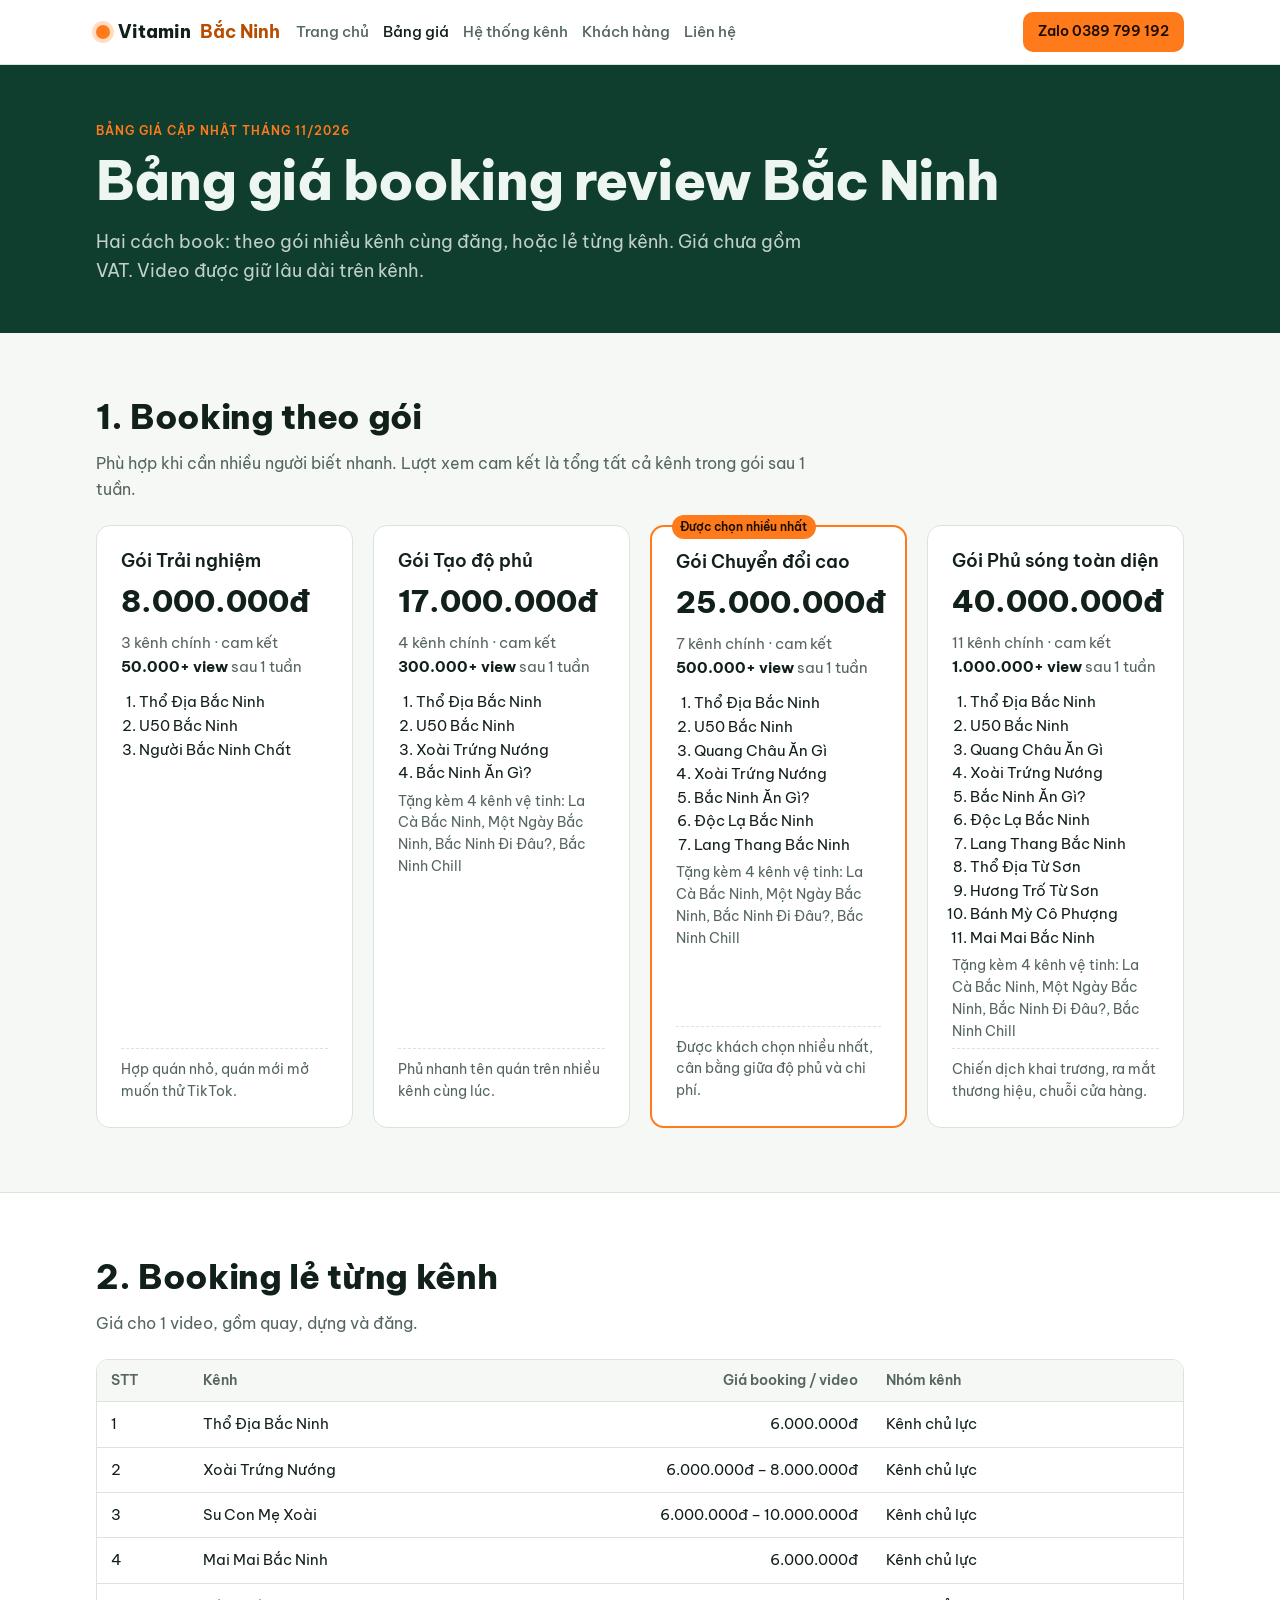
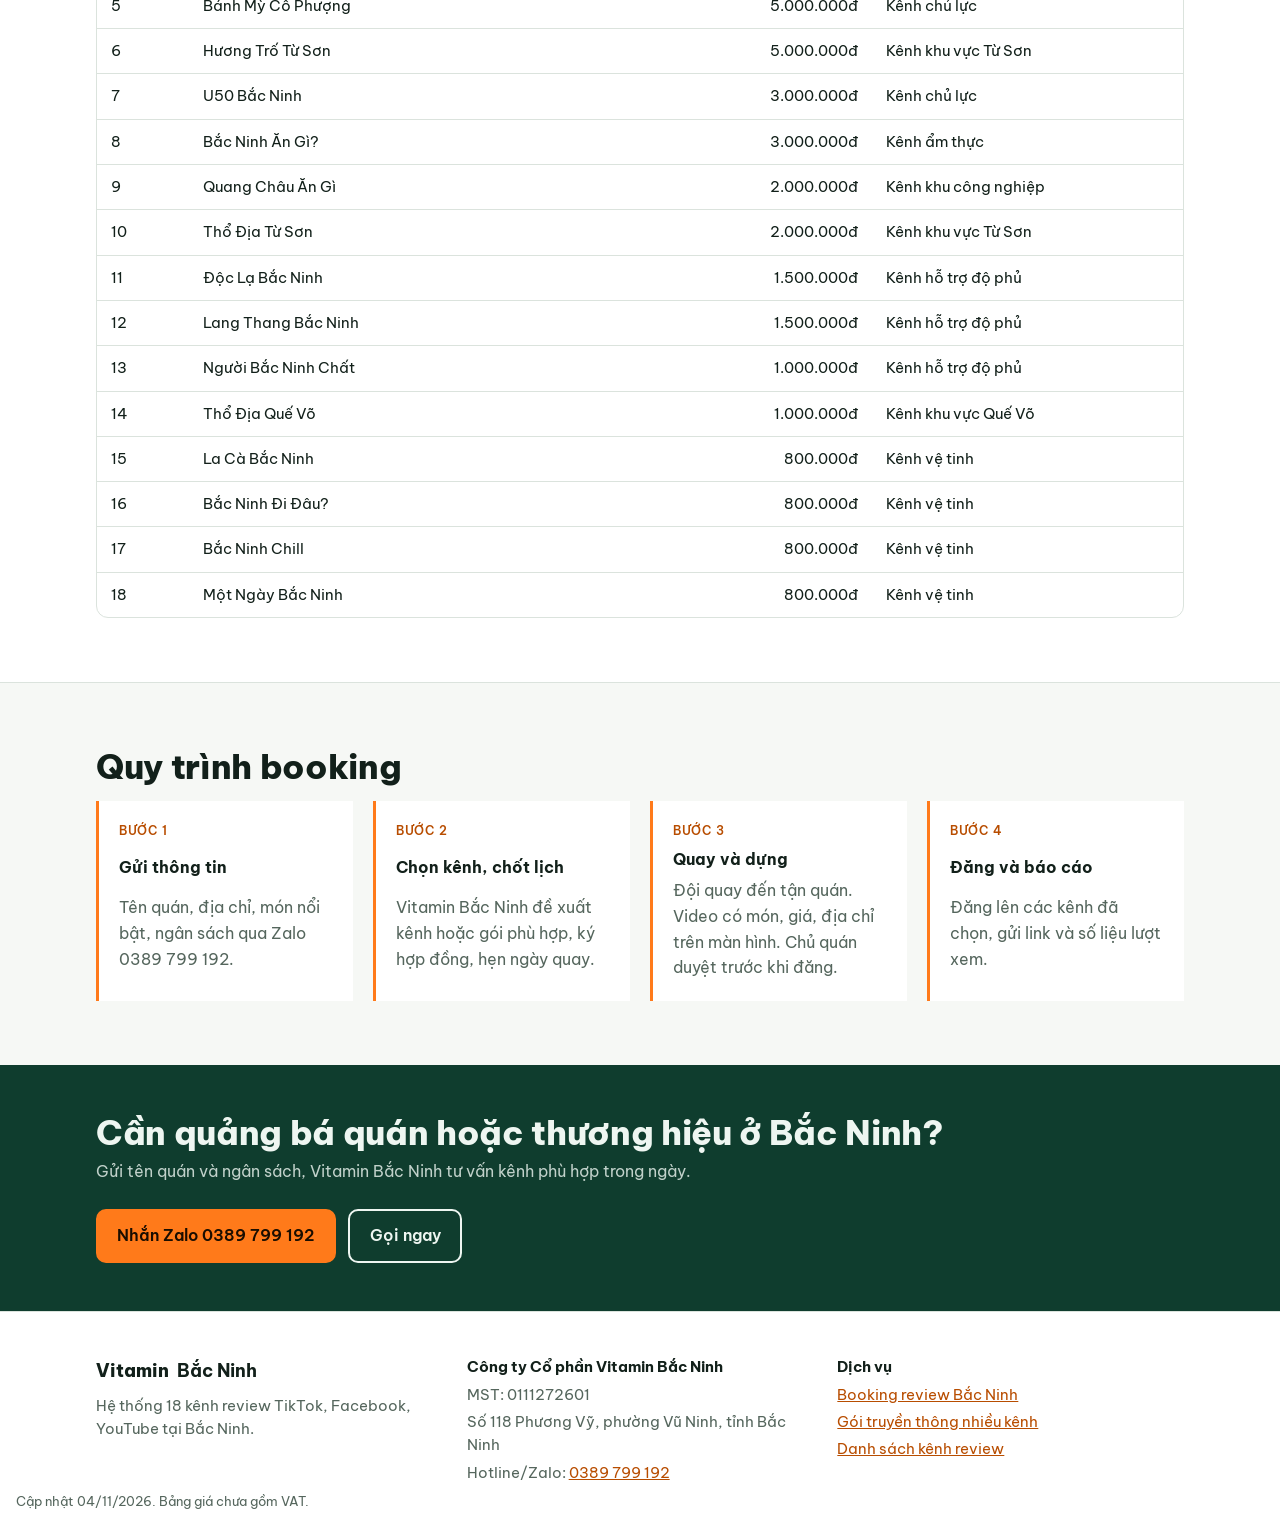
==== bang-gia.html @ a38addc0 "Website Vitamin Bắc Ninh: 5 trang, bảng giá, hệ thống kênh, khách hàng, liên hệ Co-Authored-By: Clau" ====
<!doctype html>
<html lang="vi"><head><meta charset="utf-8"><meta name="viewport" content="width=device-width, initial-scale=1, viewport-fit=cover">
<title>Bảng giá booking review TikTok Bắc Ninh 2026 | Vitamin Bắc Ninh</title>
<meta name="description" content="Bảng giá booking review TikTok tại Bắc Ninh: lẻ từ 800.000đ/video, Thổ Địa Bắc Ninh 6 triệu/video; gói 3 kênh 8 triệu, 7 kênh 25 triệu, 11 kênh 40 triệu, cam kết view sau 1 tuần.">
<meta name="claude:viewport-fit-sides" content="cover">
<link rel="canonical" href="https://vitaminbacninh.github.io/bang-gia.html">
<meta property="og:type" content="website"><meta property="og:title" content="Bảng giá booking review TikTok Bắc Ninh 2026 | Vitamin Bắc Ninh"><meta property="og:description" content="Bảng giá booking review TikTok tại Bắc Ninh: lẻ từ 800.000đ/video, Thổ Địa Bắc Ninh 6 triệu/video; gói 3 kênh 8 triệu, 7 kênh 25 triệu, 11 kênh 40 triệu, cam kết view sau 1 tuần."><meta property="og:url" content="https://vitaminbacninh.github.io/bang-gia.html"><meta property="og:locale" content="vi_VN">
<link rel="preconnect" href="https://fonts.googleapis.com"><link rel="preconnect" href="https://fonts.gstatic.com" crossorigin><link rel="stylesheet" href="https://fonts.googleapis.com/css2?family=Be+Vietnam+Pro:wght@400;500;600;800&display=swap">
<style>/* Layout: dải ngang toàn chiều rộng, nội dung trong khung 1120px; chữ Be Vietnam Pro */
:root{--bg:#f6f8f5;--panel:#ffffff;--ink:#12201a;--muted:#55665d;--line:#dbe3dd;--green:#0f3d2e;--green-2:#175c44;--citrus:#ff7a1a;--citrus-ink:#b84d00;--on-green:#eef6f1;--font:"Be Vietnam Pro",system-ui,-apple-system,"Segoe UI",Roboto,Arial,sans-serif;color-scheme:light}
@media (prefers-color-scheme:dark){:root:not([data-theme="light"]){--bg:#0d1512;--panel:#14201b;--ink:#e8efea;--muted:#a3b4ab;--line:#26352e;--green:#0b2c21;--green-2:#1f7a5a;--citrus:#ff8a33;--citrus-ink:#ffa45c;--on-green:#e8f3ed;color-scheme:dark}}
:root[data-theme="dark"]{--bg:#0d1512;--panel:#14201b;--ink:#e8efea;--muted:#a3b4ab;--line:#26352e;--green:#0b2c21;--green-2:#1f7a5a;--citrus:#ff8a33;--citrus-ink:#ffa45c;--on-green:#e8f3ed;color-scheme:dark}
*{box-sizing:border-box}
html{-webkit-text-size-adjust:100%}
body{margin:0;background:var(--bg);color:var(--ink);font-family:var(--font);font-size:16px;line-height:1.6}
a{color:var(--citrus-ink)}
a:focus-visible,.btn:focus-visible,summary:focus-visible{outline:2px solid var(--citrus);outline-offset:2px}
.wrap{max-width:1120px;margin:0 auto;padding-left:max(16px,env(safe-area-inset-left,0px));padding-right:max(16px,env(safe-area-inset-right,0px))}
.narrow{max-width:820px}
h1,h2,h3{line-height:1.2;text-wrap:balance;margin:0}
h1{font-size:clamp(2rem,5vw,3.4rem);font-weight:800;letter-spacing:-.02em}
h2{font-size:clamp(1.5rem,3vw,2.1rem);font-weight:800;letter-spacing:-.01em;margin-bottom:.4em}
h3{font-size:1.1rem;font-weight:600}
.eyebrow{text-transform:uppercase;letter-spacing:.08em;font-size:.78rem;font-weight:600;color:var(--citrus-ink);margin:0 0 .6em}
.lead{font-size:1.12rem;color:var(--muted);max-width:62ch;margin:.8em 0 0}
.sub{color:var(--muted);margin:0 0 1.4em;max-width:65ch}
.btn{display:inline-block;background:var(--citrus);color:#1a0d00;font-weight:600;text-decoration:none;padding:.75em 1.2em;border-radius:10px;border:2px solid var(--citrus)}
.btn:hover{filter:brightness(1.05)}
.btn-ghost{background:transparent;color:inherit;border-color:currentColor}
.btn-sm{padding:.45em .9em;font-size:.9rem;white-space:nowrap}
.top{position:sticky;top:env(safe-area-inset-top,0px);z-index:5;background:var(--panel);border-bottom:1px solid var(--line)}
body::before{content:"";position:fixed;inset:0 0 auto;height:env(safe-area-inset-top,0px);z-index:10;background:var(--panel)}
.top-in{display:flex;align-items:center;gap:16px;padding-block:12px;flex-wrap:wrap}
.logo{font-weight:800;font-size:1.15rem;color:var(--ink);text-decoration:none;display:inline-flex;align-items:center;gap:.45em;margin:0}
.logo b{color:var(--citrus-ink)}
.dot{width:14px;height:14px;border-radius:50%;background:var(--citrus);box-shadow:0 0 0 4px color-mix(in srgb,var(--citrus) 25%,transparent)}
.top nav{display:flex;gap:4px 14px;flex-wrap:wrap;flex:1;min-width:0}
.top nav a{white-space:nowrap;color:var(--muted);text-decoration:none;font-weight:500;font-size:.95rem}
.top nav a[aria-current="page"],.top nav a:hover{color:var(--ink)}
@media (max-width:720px){.top-in{gap:8px 12px}.top nav{order:3;flex-basis:100%;overflow-x:auto;flex-wrap:nowrap;padding-bottom:4px}.top-in .btn-sm{margin-left:auto;font-size:.82rem;padding:.4em .7em}.logo{font-size:1rem}}
.hero{background:var(--green);color:var(--on-green);padding-block:56px 0}
.hero-in{display:grid;grid-template-columns:minmax(0,1.4fr) minmax(0,.8fr);gap:40px;align-items:center}
.hero .lead{color:color-mix(in srgb,var(--on-green) 80%,transparent)}
.hero .eyebrow{color:var(--citrus)}
.hero-act{display:flex;gap:12px;flex-wrap:wrap;margin-top:28px}
.hero .btn-ghost{color:var(--on-green)}
.phone{justify-self:center;width:min(240px,100%);aspect-ratio:9/16;max-width:100%;border-radius:28px;padding:10px;background:#050a08;box-shadow:0 30px 60px -20px rgba(0,0,0,.6)}
.phone-screen{position:relative;height:100%;border-radius:20px;background:linear-gradient(170deg,#ffb066 0%,#ff7a1a 35%,#7a2e00 100%);color:#fff;padding:16px;display:flex;flex-direction:column;justify-content:flex-end;gap:6px;overflow:hidden}
.phone-screen p{margin:0;text-shadow:0 1px 3px rgba(0,0,0,.4)}
.ph-handle{font-weight:600}.ph-cap{font-size:.9rem;line-height:1.35}.ph-loc{font-size:.8rem;opacity:.9}
.ph-views{position:absolute;top:14px;left:14px;font-size:.75rem;font-weight:600;background:rgba(0,0,0,.35);padding:.2em .6em;border-radius:999px}
.ph-side{position:absolute;right:10px;bottom:90px;list-style:none;margin:0;padding:0;display:grid;gap:14px;font-size:1.3rem;text-align:center}
.stats{list-style:none;margin:48px auto 0;padding:24px max(16px,env(safe-area-inset-right,0px)) 28px max(16px,env(safe-area-inset-left,0px));max-width:1120px;display:grid;grid-template-columns:repeat(4,minmax(0,1fr));gap:20px;border-top:1px solid color-mix(in srgb,var(--on-green) 18%,transparent)}
.stats li{display:grid;gap:2px}
.stats b{font-size:clamp(1.5rem,3vw,2.2rem);font-weight:800;color:var(--citrus);font-variant-numeric:tabular-nums}
.stats span{font-size:.88rem;color:color-mix(in srgb,var(--on-green) 75%,transparent)}
@media (max-width:820px){.hero-in{grid-template-columns:1fr}.phone{width:200px}.stats{grid-template-columns:repeat(2,minmax(0,1fr))}}
.sec{padding-block:64px}
.sec.alt{background:var(--panel);border-block:1px solid var(--line)}
.pagehead{background:var(--green);color:var(--on-green);padding-block:56px 48px}
.pagehead .lead{color:color-mix(in srgb,var(--on-green) 80%,transparent)}
.pagehead .eyebrow{color:var(--citrus)}
.svc{display:grid;grid-template-columns:repeat(auto-fit,minmax(min(100%,240px),1fr));gap:20px}
.svc article{display:flex;flex-direction:column;gap:8px;padding:22px;border:1px solid var(--line);border-radius:14px;background:var(--panel)}
.sec.alt .svc article{background:var(--bg)}
.svc p{margin:0;color:var(--muted)}
.svc a{margin-top:auto;font-weight:600}
.pkgs{display:grid;grid-template-columns:repeat(auto-fit,minmax(min(100%,240px),1fr));gap:20px;align-items:stretch}
.pkg{position:relative;display:flex;flex-direction:column;gap:6px;padding:24px;border:1px solid var(--line);border-radius:14px;background:var(--bg)}
.sec:not(.alt) .pkg{background:var(--panel)}
.pkg.hot{border:2px solid var(--citrus)}
.tag{position:absolute;top:-12px;left:20px;background:var(--citrus);color:#1a0d00;font-size:.75rem;font-weight:600;padding:.2em .7em;border-radius:999px}
.price{font-size:1.9rem;font-weight:800;margin:0;font-variant-numeric:tabular-nums}
.meta{margin:0;color:var(--muted);font-size:.92rem}
.meta b{color:var(--ink)}
.chans{margin:.4em 0 0;padding-left:1.2em;font-size:.92rem}
.sat,.note{margin:0;font-size:.85rem;color:var(--muted)}
.note{margin-top:auto;padding-top:10px;border-top:1px dashed var(--line)}
.brands{font-size:1.15rem;font-weight:600;line-height:1.9;max-width:900px}
.faq details{border-bottom:1px solid var(--line);padding:16px 0}
.faq summary{cursor:pointer;font-weight:600;font-size:1.05rem}
.faq p{margin:.6em 0 0;color:var(--muted)}
.cta{background:var(--green);color:var(--on-green);padding-block:48px}
.cta-in{display:flex;gap:24px;align-items:center;justify-content:space-between;flex-wrap:wrap}
.cta h2{margin:0}.cta p{margin:.4em 0 0;color:color-mix(in srgb,var(--on-green) 80%,transparent)}
.cta-act{display:flex;gap:12px;flex-wrap:wrap}
.cta .btn-ghost{color:var(--on-green)}
.tbl{overflow-x:auto;border:1px solid var(--line);border-radius:12px;background:var(--panel)}
table{border-collapse:collapse;width:100%;font-size:.95rem}
th,td{padding:10px 14px;text-align:left;border-bottom:1px solid var(--line);vertical-align:top}
th{font-weight:600;color:var(--muted);font-size:.85rem;background:var(--bg);white-space:nowrap}
tbody tr:last-child td{border-bottom:0}
.num{text-align:right;font-variant-numeric:tabular-nums;white-space:nowrap}
.steps{list-style:none;counter-reset:s;margin:0;padding:0;display:grid;grid-template-columns:repeat(auto-fit,minmax(min(100%,220px),1fr));gap:20px}
.steps li{counter-increment:s;display:grid;gap:6px;padding:20px;border-left:3px solid var(--citrus);background:var(--panel)}
.steps li::before{content:"Bước " counter(s);font-size:.78rem;font-weight:600;color:var(--citrus-ink);text-transform:uppercase;letter-spacing:.06em}
.steps span{color:var(--muted)}
.feat{display:grid;grid-template-columns:repeat(auto-fit,minmax(min(100%,220px),1fr));gap:20px;margin-bottom:48px}
.feat article{padding:20px;border:1px solid var(--line);border-radius:14px;background:var(--panel)}
.feat p{margin:.3em 0 0;color:var(--muted);font-size:.92rem}
.big{font-size:2rem;font-weight:800;color:var(--ink)!important;margin:.2em 0!important;font-variant-numeric:tabular-nums}
.contact{display:grid;grid-template-columns:repeat(auto-fit,minmax(min(100%,240px),1fr));gap:20px;margin-bottom:40px}
.card{padding:22px;border:1px solid var(--line);border-radius:14px;background:var(--panel)}
.card p{margin:.4em 0 0}
.big a{color:inherit;text-decoration:none}
.list{padding-left:1.2em}
.foot{background:var(--panel);border-top:1px solid var(--line);padding-block:40px 24px;font-size:.92rem;color:var(--muted)}
.foot-in{display:grid;grid-template-columns:repeat(auto-fit,minmax(min(100%,240px),1fr));gap:24px}
.foot p{margin:.25em 0}.foot b{color:var(--ink)}
.fine{margin-top:24px;font-size:.8rem}
@media (prefers-reduced-motion:no-preference){.btn{transition:filter .15s}}
</style>
<script type="application/ld+json">{"@context": "https://schema.org", "@type": ["LocalBusiness", "ProfessionalService"], "@id": "https://vitaminbacninh.github.io/#org", "name": "Vitamin Bắc Ninh", "legalName": "Công ty Cổ phần Vitamin Bắc Ninh", "taxID": "0111272601", "url": "https://vitaminbacninh.github.io/", "telephone": "+84389799192", "description": "Vitamin Bắc Ninh vận hành hệ thống 18 kênh review TikTok, Facebook, YouTube tại Bắc Ninh, nhận booking review quán ăn, cửa hàng, booking KOL/KOC, xây kênh và sản xuất video quảng cáo.", "address": {"@type": "PostalAddress", "streetAddress": "Số 118 Phương Vỹ, phường Vũ Ninh", "addressRegion": "Bắc Ninh", "addressCountry": "VN"}, "areaServed": ["Bắc Ninh", "Từ Sơn", "Tiên Du", "Yên Phong", "Quế Võ", "Việt Yên"], "priceRange": "800.000đ – 40.000.000đ", "sameAs": ["https://www.tiktok.com/@thodia.bn", "https://www.tiktok.com/@bacninhangii"]}</script>
<script type="application/ld+json">{"@context": "https://schema.org", "@type": "OfferCatalog", "name": "Bảng giá booking review Bắc Ninh", "itemListElement": [{"@type": "Offer", "name": "Gói Trải nghiệm", "price": 8000000, "priceCurrency": "VND", "description": "3 kênh chính, cam kết 50.000+ view sau 1 tuần"}, {"@type": "Offer", "name": "Gói Tạo độ phủ", "price": 17000000, "priceCurrency": "VND", "description": "4 kênh chính, cam kết 300.000+ view sau 1 tuần"}, {"@type": "Offer", "name": "Gói Chuyển đổi cao", "price": 25000000, "priceCurrency": "VND", "description": "7 kênh chính, cam kết 500.000+ view sau 1 tuần"}, {"@type": "Offer", "name": "Gói Phủ sóng toàn diện", "price": 40000000, "priceCurrency": "VND", "description": "11 kênh chính, cam kết 1.000.000+ view sau 1 tuần"}, {"@type": "Offer", "name": "Booking lẻ kênh Thổ Địa Bắc Ninh", "price": 6000000, "priceCurrency": "VND"}, {"@type": "Offer", "name": "Booking lẻ kênh Xoài Trứng Nướng", "price": 6000000, "priceCurrency": "VND"}, {"@type": "Offer", "name": "Booking lẻ kênh Su Con Mẹ Xoài", "price": 6000000, "priceCurrency": "VND"}, {"@type": "Offer", "name": "Booking lẻ kênh Mai Mai Bắc Ninh", "price": 6000000, "priceCurrency": "VND"}, {"@type": "Offer", "name": "Booking lẻ kênh Bánh Mỳ Cô Phượng", "price": 5000000, "priceCurrency": "VND"}, {"@type": "Offer", "name": "Booking lẻ kênh Hương Trố Từ Sơn", "price": 5000000, "priceCurrency": "VND"}, {"@type": "Offer", "name": "Booking lẻ kênh U50 Bắc Ninh", "price": 3000000, "priceCurrency": "VND"}, {"@type": "Offer", "name": "Booking lẻ kênh Bắc Ninh Ăn Gì?", "price": 3000000, "priceCurrency": "VND"}, {"@type": "Offer", "name": "Booking lẻ kênh Quang Châu Ăn Gì", "price": 2000000, "priceCurrency": "VND"}, {"@type": "Offer", "name": "Booking lẻ kênh Thổ Địa Từ Sơn", "price": 2000000, "priceCurrency": "VND"}, {"@type": "Offer", "name": "Booking lẻ kênh Độc Lạ Bắc Ninh", "price": 1500000, "priceCurrency": "VND"}, {"@type": "Offer", "name": "Booking lẻ kênh Lang Thang Bắc Ninh", "price": 1500000, "priceCurrency": "VND"}, {"@type": "Offer", "name": "Booking lẻ kênh Người Bắc Ninh Chất", "price": 1000000, "priceCurrency": "VND"}, {"@type": "Offer", "name": "Booking lẻ kênh Thổ Địa Quế Võ", "price": 1000000, "priceCurrency": "VND"}, {"@type": "Offer", "name": "Booking lẻ kênh La Cà Bắc Ninh", "price": 800000, "priceCurrency": "VND"}, {"@type": "Offer", "name": "Booking lẻ kênh Bắc Ninh Đi Đâu?", "price": 800000, "priceCurrency": "VND"}, {"@type": "Offer", "name": "Booking lẻ kênh Bắc Ninh Chill", "price": 800000, "priceCurrency": "VND"}, {"@type": "Offer", "name": "Booking lẻ kênh Một Ngày Bắc Ninh", "price": 800000, "priceCurrency": "VND"}]}</script>
</head><body>
<header class="top"><div class="wrap top-in">
<a class="logo" href="index.html"><span class="dot" aria-hidden="true"></span>Vitamin <b>Bắc Ninh</b></a>
<nav aria-label="Menu chính"><a href="index.html">Trang chủ</a><a href="bang-gia.html" aria-current="page">Bảng giá</a><a href="he-thong-kenh.html">Hệ thống kênh</a><a href="khach-hang.html">Khách hàng</a><a href="lien-he.html">Liên hệ</a></nav>
<a class="btn btn-sm" href="https://zalo.me/0389799192" rel="noopener">Zalo 0389 799 192</a>
</div></header>
<main><section class="pagehead"><div class="wrap">
<p class="eyebrow">Bảng giá cập nhật tháng 11/2026</p>
<h1>Bảng giá booking review Bắc Ninh</h1>
<p class="lead">Hai cách book: theo gói nhiều kênh cùng đăng, hoặc lẻ từng kênh. Giá chưa gồm VAT. Video được giữ lâu dài trên kênh.</p>
</div></section>
<section class="sec" id="goi"><div class="wrap">
<h2>1. Booking theo gói</h2>
<p class="sub">Phù hợp khi cần nhiều người biết nhanh. Lượt xem cam kết là tổng tất cả kênh trong gói sau 1 tuần.</p>
<div class="pkgs"><article class="pkg">
<h3>Gói Trải nghiệm</h3>
<p class="price">8.000.000đ</p>
<p class="meta">3 kênh chính · cam kết <b>50.000+ view</b> sau 1 tuần</p>
<ol class="chans"><li>Thổ Địa Bắc Ninh</li><li>U50 Bắc Ninh</li><li>Người Bắc Ninh Chất</li></ol>
<p class="note">Hợp quán nhỏ, quán mới mở muốn thử TikTok.</p>
</article><article class="pkg">
<h3>Gói Tạo độ phủ</h3>
<p class="price">17.000.000đ</p>
<p class="meta">4 kênh chính · cam kết <b>300.000+ view</b> sau 1 tuần</p>
<ol class="chans"><li>Thổ Địa Bắc Ninh</li><li>U50 Bắc Ninh</li><li>Xoài Trứng Nướng</li><li>Bắc Ninh Ăn Gì?</li></ol><p class="sat">Tặng kèm 4 kênh vệ tinh: La Cà Bắc Ninh, Một Ngày Bắc Ninh, Bắc Ninh Đi Đâu?, Bắc Ninh Chill</p>
<p class="note">Phủ nhanh tên quán trên nhiều kênh cùng lúc.</p>
</article><article class="pkg hot"><span class="tag">Được chọn nhiều nhất</span>
<h3>Gói Chuyển đổi cao</h3>
<p class="price">25.000.000đ</p>
<p class="meta">7 kênh chính · cam kết <b>500.000+ view</b> sau 1 tuần</p>
<ol class="chans"><li>Thổ Địa Bắc Ninh</li><li>U50 Bắc Ninh</li><li>Quang Châu Ăn Gì</li><li>Xoài Trứng Nướng</li><li>Bắc Ninh Ăn Gì?</li><li>Độc Lạ Bắc Ninh</li><li>Lang Thang Bắc Ninh</li></ol><p class="sat">Tặng kèm 4 kênh vệ tinh: La Cà Bắc Ninh, Một Ngày Bắc Ninh, Bắc Ninh Đi Đâu?, Bắc Ninh Chill</p>
<p class="note">Được khách chọn nhiều nhất, cân bằng giữa độ phủ và chi phí.</p>
</article><article class="pkg">
<h3>Gói Phủ sóng toàn diện</h3>
<p class="price">40.000.000đ</p>
<p class="meta">11 kênh chính · cam kết <b>1.000.000+ view</b> sau 1 tuần</p>
<ol class="chans"><li>Thổ Địa Bắc Ninh</li><li>U50 Bắc Ninh</li><li>Quang Châu Ăn Gì</li><li>Xoài Trứng Nướng</li><li>Bắc Ninh Ăn Gì?</li><li>Độc Lạ Bắc Ninh</li><li>Lang Thang Bắc Ninh</li><li>Thổ Địa Từ Sơn</li><li>Hương Trố Từ Sơn</li><li>Bánh Mỳ Cô Phượng</li><li>Mai Mai Bắc Ninh</li></ol><p class="sat">Tặng kèm 4 kênh vệ tinh: La Cà Bắc Ninh, Một Ngày Bắc Ninh, Bắc Ninh Đi Đâu?, Bắc Ninh Chill</p>
<p class="note">Chiến dịch khai trương, ra mắt thương hiệu, chuỗi cửa hàng.</p>
</article></div>
</div></section>
<section class="sec alt" id="le"><div class="wrap">
<h2>2. Booking lẻ từng kênh</h2>
<p class="sub">Giá cho 1 video, gồm quay, dựng và đăng.</p>
<div class="tbl"><table><thead><tr><th>STT</th><th>Kênh</th><th class="num">Giá booking / video</th><th>Nhóm kênh</th></tr></thead><tbody><tr><td>1</td><td>Thổ Địa Bắc Ninh</td><td class='num'>6.000.000đ</td><td>Kênh chủ lực</td></tr><tr><td>2</td><td>Xoài Trứng Nướng</td><td class='num'>6.000.000đ – 8.000.000đ</td><td>Kênh chủ lực</td></tr><tr><td>3</td><td>Su Con Mẹ Xoài</td><td class='num'>6.000.000đ – 10.000.000đ</td><td>Kênh chủ lực</td></tr><tr><td>4</td><td>Mai Mai Bắc Ninh</td><td class='num'>6.000.000đ</td><td>Kênh chủ lực</td></tr><tr><td>5</td><td>Bánh Mỳ Cô Phượng</td><td class='num'>5.000.000đ</td><td>Kênh chủ lực</td></tr><tr><td>6</td><td>Hương Trố Từ Sơn</td><td class='num'>5.000.000đ</td><td>Kênh khu vực Từ Sơn</td></tr><tr><td>7</td><td>U50 Bắc Ninh</td><td class='num'>3.000.000đ</td><td>Kênh chủ lực</td></tr><tr><td>8</td><td>Bắc Ninh Ăn Gì?</td><td class='num'>3.000.000đ</td><td>Kênh ẩm thực</td></tr><tr><td>9</td><td>Quang Châu Ăn Gì</td><td class='num'>2.000.000đ</td><td>Kênh khu công nghiệp</td></tr><tr><td>10</td><td>Thổ Địa Từ Sơn</td><td class='num'>2.000.000đ</td><td>Kênh khu vực Từ Sơn</td></tr><tr><td>11</td><td>Độc Lạ Bắc Ninh</td><td class='num'>1.500.000đ</td><td>Kênh hỗ trợ độ phủ</td></tr><tr><td>12</td><td>Lang Thang Bắc Ninh</td><td class='num'>1.500.000đ</td><td>Kênh hỗ trợ độ phủ</td></tr><tr><td>13</td><td>Người Bắc Ninh Chất</td><td class='num'>1.000.000đ</td><td>Kênh hỗ trợ độ phủ</td></tr><tr><td>14</td><td>Thổ Địa Quế Võ</td><td class='num'>1.000.000đ</td><td>Kênh khu vực Quế Võ</td></tr><tr><td>15</td><td>La Cà Bắc Ninh</td><td class='num'>800.000đ</td><td>Kênh vệ tinh</td></tr><tr><td>16</td><td>Bắc Ninh Đi Đâu?</td><td class='num'>800.000đ</td><td>Kênh vệ tinh</td></tr><tr><td>17</td><td>Bắc Ninh Chill</td><td class='num'>800.000đ</td><td>Kênh vệ tinh</td></tr><tr><td>18</td><td>Một Ngày Bắc Ninh</td><td class='num'>800.000đ</td><td>Kênh vệ tinh</td></tr></tbody></table></div>
</div></section>
<section class="sec"><div class="wrap">
<h2>Quy trình booking</h2>
<ol class="steps">
<li><b>Gửi thông tin</b><span>Tên quán, địa chỉ, món nổi bật, ngân sách qua Zalo 0389 799 192.</span></li>
<li><b>Chọn kênh, chốt lịch</b><span>Vitamin Bắc Ninh đề xuất kênh hoặc gói phù hợp, ký hợp đồng, hẹn ngày quay.</span></li>
<li><b>Quay và dựng</b><span>Đội quay đến tận quán. Video có món, giá, địa chỉ trên màn hình. Chủ quán duyệt trước khi đăng.</span></li>
<li><b>Đăng và báo cáo</b><span>Đăng lên các kênh đã chọn, gửi link và số liệu lượt xem.</span></li>
</ol>
</div></section>
<section class="cta"><div class="wrap cta-in">
<div><h2>Cần quảng bá quán hoặc thương hiệu ở Bắc Ninh?</h2><p>Gửi tên quán và ngân sách, Vitamin Bắc Ninh tư vấn kênh phù hợp trong ngày.</p></div>
<div class="cta-act"><a class="btn" href="https://zalo.me/0389799192" rel="noopener">Nhắn Zalo 0389 799 192</a><a class="btn btn-ghost" href="tel:+84389799192">Gọi ngay</a></div>
</div></section></main>
<footer class="foot"><div class="wrap foot-in">
<div><p class="logo">Vitamin <b>Bắc Ninh</b></p><p>Hệ thống 18 kênh review TikTok, Facebook, YouTube tại Bắc Ninh.</p></div>
<div><p><b>Công ty Cổ phần Vitamin Bắc Ninh</b></p><p>MST: 0111272601</p><p>Số 118 Phương Vỹ, phường Vũ Ninh, tỉnh Bắc Ninh</p><p>Hotline/Zalo: <a href="tel:+84389799192">0389 799 192</a></p></div>
<div><p><b>Dịch vụ</b></p><p><a href="bang-gia.html">Booking review Bắc Ninh</a></p><p><a href="bang-gia.html#goi">Gói truyền thông nhiều kênh</a></p><p><a href="he-thong-kenh.html">Danh sách kênh review</a></p></div>
</div><p class="wrap fine">Cập nhật 04/11/2026. Bảng giá chưa gồm VAT.</p></footer>
</body></html>
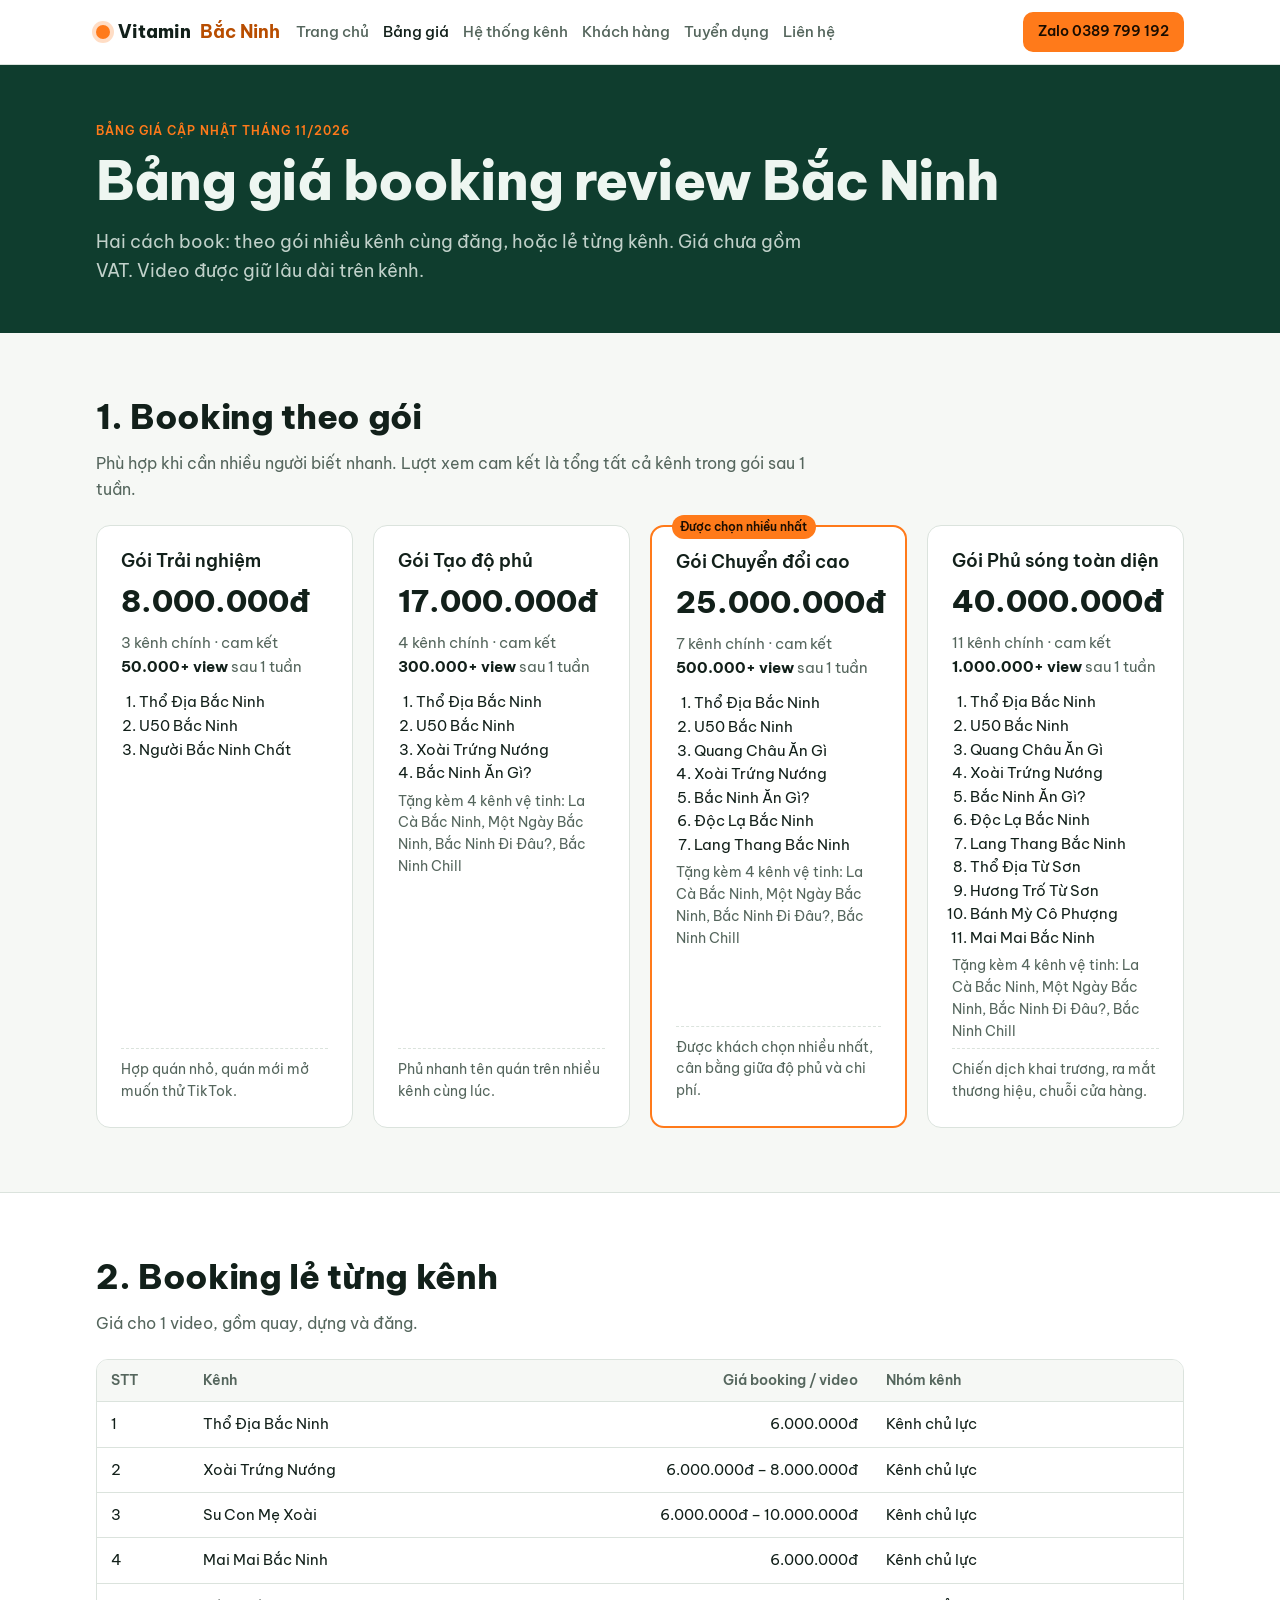
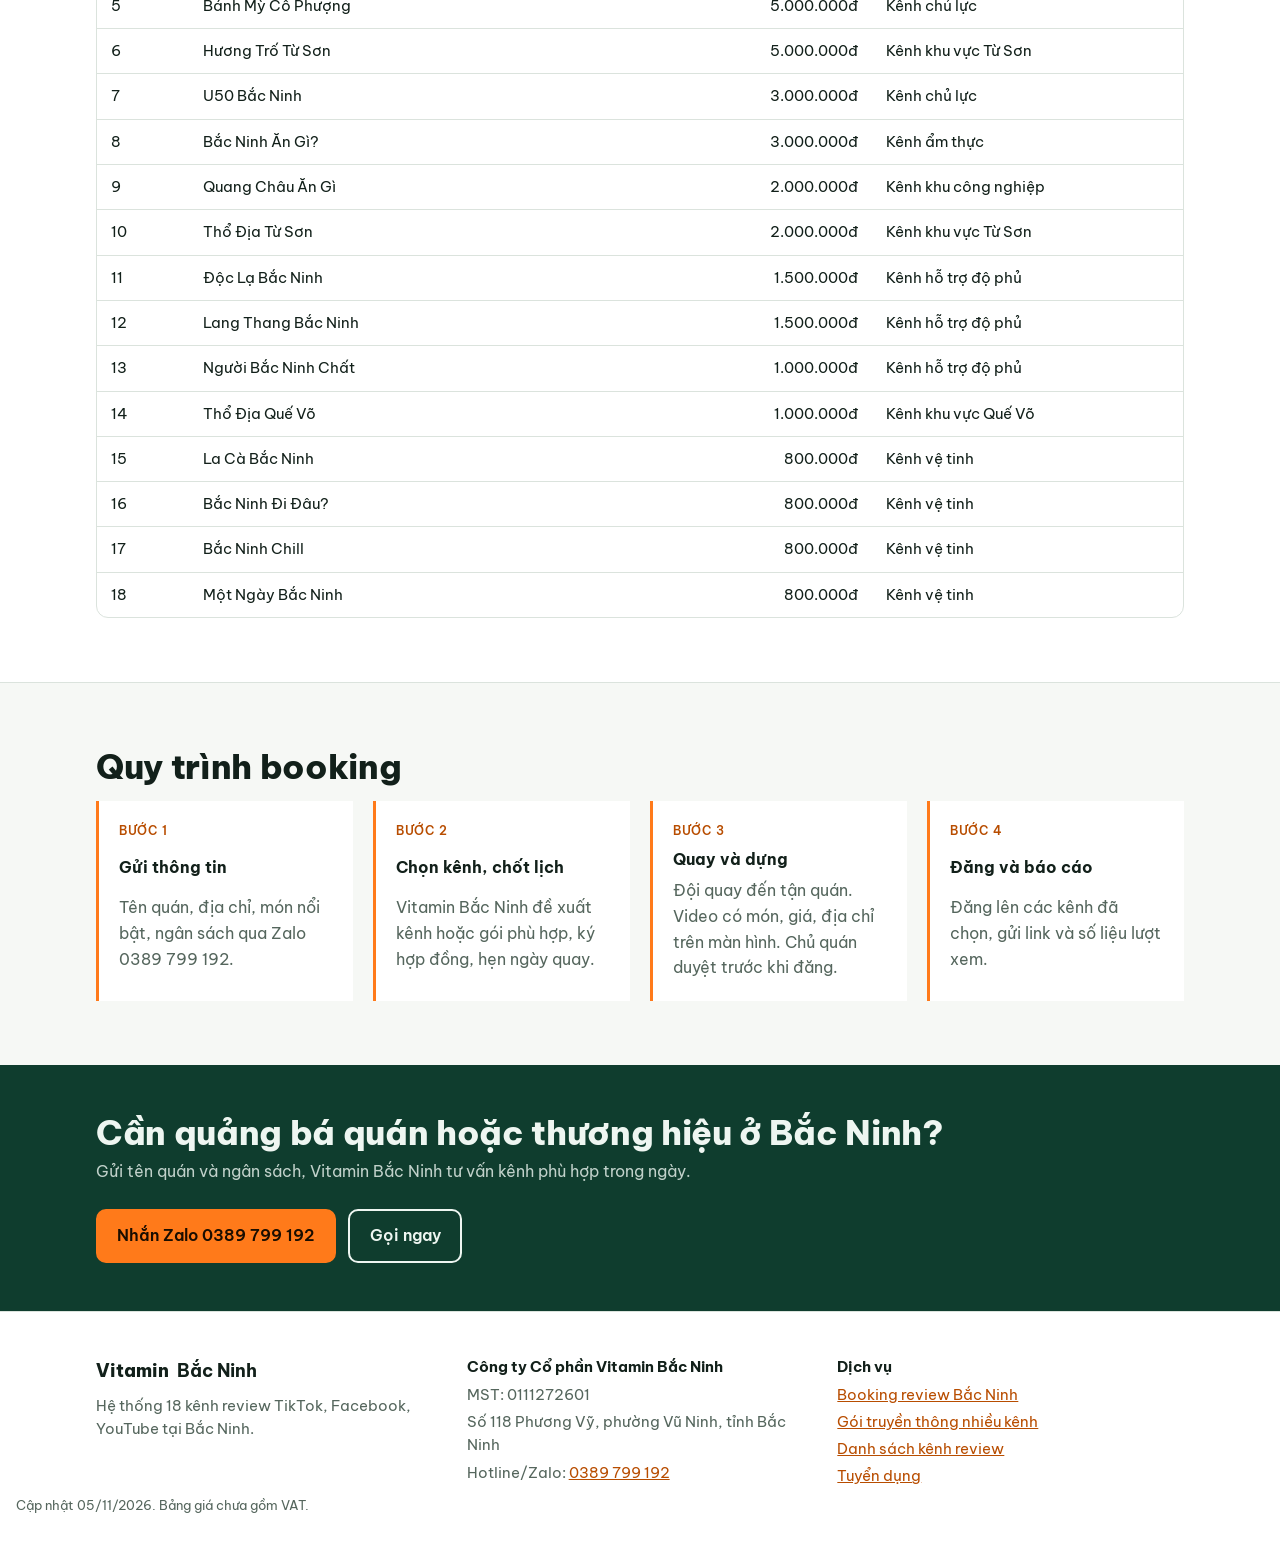
==== commit 89895ab9: "Thêm trang Tuyển dụng (Video Editor, Content Creator, Creator/KOL) và lưới logo đối tác Co-Authored-" ====
--- a/bang-gia.html
+++ b/bang-gia.html
@@ -109,13 +109,73 @@
 .foot p{margin:.25em 0}.foot b{color:var(--ink)}
 .fine{margin-top:24px;font-size:.8rem}
 @media (prefers-reduced-motion:no-preference){.btn{transition:filter .15s}}
+/* Thẻ kênh: ảnh đại diện + số follower từng nền tảng */
+.av{width:72px;height:72px;border-radius:50%;object-fit:cover;flex:none;background:var(--line);border:2px solid var(--panel);box-shadow:0 0 0 1px var(--line)}
+.av-ph{display:inline-grid;place-items:center;font-weight:800;font-size:1.3rem;color:var(--on-green);background:var(--green-2)}
+.chs{display:grid;grid-template-columns:repeat(auto-fill,minmax(min(100%,260px),1fr));gap:16px}
+.ch{display:flex;flex-direction:column;gap:12px;padding:18px;border:1px solid var(--line);border-radius:14px;background:var(--panel)}
+.ch-top{display:flex;gap:14px;align-items:center;min-width:0}
+.ch-top>div{min-width:0}
+.ch h3{font-size:1.05rem}
+.handle,.grp{margin:0;font-size:.85rem;color:var(--muted);overflow-wrap:anywhere}
+.grp{font-size:.8rem}
+.plats{list-style:none;margin:0;padding:0;display:grid;gap:6px}
+.plats a,.plats .nolink{display:flex;justify-content:space-between;align-items:center;gap:8px;padding:6px 10px;border-radius:8px;background:var(--bg);color:var(--ink);text-decoration:none;font-size:.92rem}
+.plats a:hover{box-shadow:inset 0 0 0 1px var(--citrus)}
+.plats b{font-variant-numeric:tabular-nums}
+.pl{display:inline-flex;align-items:center;gap:6px;font-weight:500}
+.pl::before{content:"";width:10px;height:10px;border-radius:3px;background:var(--muted)}
+.pl.tt::before{background:#111;box-shadow:2px 0 0 #25f4ee,-2px 0 0 #fe2c55}
+.pl.fb::before{background:#1877f2}
+.pl.yt::before{background:#ff0000}
+.plats a .pl::after{content:"↗";font-size:.75rem;color:var(--muted)}
+.soon{margin:0;font-size:.88rem;color:var(--muted);padding:6px 10px;border-radius:8px;background:var(--bg)}
+.ch-price{margin:auto 0 0;padding-top:10px;border-top:1px dashed var(--line);font-weight:700;font-variant-numeric:tabular-nums}
+.ch-price span{font-weight:400;color:var(--muted);font-size:.88rem}
+.strip{list-style:none;margin:0 0 20px;padding:0;display:grid;grid-template-columns:repeat(8,minmax(0,1fr));gap:12px}
+.strip a{height:100%;display:flex;flex-direction:column;align-items:center;text-align:center;gap:6px;padding:14px 8px;border-radius:14px;text-decoration:none;color:var(--ink);background:var(--bg);border:1px solid var(--line)}
+.strip a:hover{border-color:var(--citrus)}
+.strip b{font-size:.88rem;line-height:1.3}
+.strip span{font-size:.8rem;color:var(--muted)}
+@media (max-width:1000px){.strip{grid-template-columns:repeat(4,minmax(0,1fr))}}
+@media (max-width:520px){.strip{gap:8px}.strip a{padding:10px 4px}.strip .av{width:56px;height:56px}.strip b{font-size:.78rem}.strip span{font-size:.72rem}}
+.feat{grid-template-columns:repeat(4,minmax(0,1fr))}
+@media (max-width:900px){.feat{grid-template-columns:repeat(2,minmax(0,1fr))}}
+@media (max-width:520px){.feat{grid-template-columns:1fr}}
+/* Lưới logo đối tác: có file logo thì hiện ảnh, chưa có thì hiện ô tên đồng bộ */
+.logos{list-style:none;margin:0 0 20px;padding:0;display:grid;grid-template-columns:repeat(auto-fill,minmax(min(100%,150px),1fr));gap:12px}
+.lg{display:grid;place-items:center;min-height:84px;padding:14px;border:1px solid var(--line);border-radius:12px;background:#fff}
+.lg img{max-width:100%;max-height:48px;object-fit:contain}
+.lg-txt{background:var(--panel)}
+.lg-txt span{font-weight:600;font-size:.95rem;text-align:center;line-height:1.3;color:var(--ink)}
+.sec.alt .lg-txt{background:var(--bg)}
+.lg-group{margin-top:28px}.lg-group h3{margin-bottom:12px;color:var(--muted);font-size:.95rem;text-transform:uppercase;letter-spacing:.05em}
+/* Tuyển dụng */
+.jobs{display:grid;gap:20px}
+.job{padding:24px;border:1px solid var(--line);border-radius:14px;background:var(--panel);display:grid;gap:10px}
+.job h3{font-size:1.3rem}.job p{margin:0}
+.job h4{margin:0 0 4px;font-size:.95rem}
+.job-meta{color:var(--citrus-ink);font-weight:600;font-size:.9rem}
+.job-cols{display:grid;grid-template-columns:repeat(auto-fit,minmax(min(100%,280px),1fr));gap:8px 24px}
+.job-cols .list{margin:0}
+.job-pay{padding:12px 14px;border-radius:10px;background:var(--bg)}
+.apply{display:grid;gap:14px}
+.apply label{display:grid;gap:6px;font-weight:600;font-size:.95rem}
+.apply input,.apply select,.apply textarea{font:inherit;font-weight:400;padding:.65em .8em;border:1px solid var(--line);border-radius:10px;background:var(--panel);color:var(--ink);width:100%}
+.apply input:focus-visible,.apply select:focus-visible,.apply textarea:focus-visible{outline:2px solid var(--citrus);outline-offset:1px}
+.apply-act{display:flex;gap:12px;flex-wrap:wrap}
+.apply button{cursor:pointer;font:inherit;font-weight:600}
+.err{margin:0;color:#c0392b;font-weight:600}
+.svc3{grid-template-columns:repeat(3,minmax(0,1fr))}
+@media (max-width:820px){.svc3{grid-template-columns:repeat(2,minmax(0,1fr))}}
+@media (max-width:520px){.svc3{grid-template-columns:1fr}}
 </style>
-<script type="application/ld+json">{"@context": "https://schema.org", "@type": ["LocalBusiness", "ProfessionalService"], "@id": "https://vitaminbacninh.github.io/#org", "name": "Vitamin Bắc Ninh", "legalName": "Công ty Cổ phần Vitamin Bắc Ninh", "taxID": "0111272601", "url": "https://vitaminbacninh.github.io/", "telephone": "+84389799192", "description": "Vitamin Bắc Ninh vận hành hệ thống 18 kênh review TikTok, Facebook, YouTube tại Bắc Ninh, nhận booking review quán ăn, cửa hàng, booking KOL/KOC, xây kênh và sản xuất video quảng cáo.", "address": {"@type": "PostalAddress", "streetAddress": "Số 118 Phương Vỹ, phường Vũ Ninh", "addressRegion": "Bắc Ninh", "addressCountry": "VN"}, "areaServed": ["Bắc Ninh", "Từ Sơn", "Tiên Du", "Yên Phong", "Quế Võ", "Việt Yên"], "priceRange": "800.000đ – 40.000.000đ", "sameAs": ["https://www.tiktok.com/@thodia.bn", "https://www.tiktok.com/@bacninhangii"]}</script>
+<script type="application/ld+json">{"@context": "https://schema.org", "@type": ["LocalBusiness", "ProfessionalService"], "@id": "https://vitaminbacninh.github.io/#org", "name": "Vitamin Bắc Ninh", "legalName": "Công ty Cổ phần Vitamin Bắc Ninh", "taxID": "0111272601", "url": "https://vitaminbacninh.github.io/", "telephone": "+84389799192", "description": "Vitamin Bắc Ninh vận hành hệ thống 18 kênh review TikTok, Facebook, YouTube tại Bắc Ninh, nhận booking review quán ăn, cửa hàng, booking KOL/KOC, xây kênh và sản xuất video quảng cáo.", "address": {"@type": "PostalAddress", "streetAddress": "Số 118 Phương Vỹ, phường Vũ Ninh", "addressRegion": "Bắc Ninh", "addressCountry": "VN"}, "areaServed": ["Bắc Ninh", "Từ Sơn", "Tiên Du", "Yên Phong", "Quế Võ", "Việt Yên"], "priceRange": "800.000đ – 40.000.000đ", "sameAs": ["https://www.tiktok.com/@thodia.bn", "https://www.youtube.com/@Thodiabacninh", "https://www.facebook.com/Thodiabacninh99/", "https://www.tiktok.com/@bacninhangii"]}</script>
 <script type="application/ld+json">{"@context": "https://schema.org", "@type": "OfferCatalog", "name": "Bảng giá booking review Bắc Ninh", "itemListElement": [{"@type": "Offer", "name": "Gói Trải nghiệm", "price": 8000000, "priceCurrency": "VND", "description": "3 kênh chính, cam kết 50.000+ view sau 1 tuần"}, {"@type": "Offer", "name": "Gói Tạo độ phủ", "price": 17000000, "priceCurrency": "VND", "description": "4 kênh chính, cam kết 300.000+ view sau 1 tuần"}, {"@type": "Offer", "name": "Gói Chuyển đổi cao", "price": 25000000, "priceCurrency": "VND", "description": "7 kênh chính, cam kết 500.000+ view sau 1 tuần"}, {"@type": "Offer", "name": "Gói Phủ sóng toàn diện", "price": 40000000, "priceCurrency": "VND", "description": "11 kênh chính, cam kết 1.000.000+ view sau 1 tuần"}, {"@type": "Offer", "name": "Booking lẻ kênh Thổ Địa Bắc Ninh", "price": 6000000, "priceCurrency": "VND"}, {"@type": "Offer", "name": "Booking lẻ kênh Xoài Trứng Nướng", "price": 6000000, "priceCurrency": "VND"}, {"@type": "Offer", "name": "Booking lẻ kênh Su Con Mẹ Xoài", "price": 6000000, "priceCurrency": "VND"}, {"@type": "Offer", "name": "Booking lẻ kênh Mai Mai Bắc Ninh", "price": 6000000, "priceCurrency": "VND"}, {"@type": "Offer", "name": "Booking lẻ kênh Bánh Mỳ Cô Phượng", "price": 5000000, "priceCurrency": "VND"}, {"@type": "Offer", "name": "Booking lẻ kênh Hương Trố Từ Sơn", "price": 5000000, "priceCurrency": "VND"}, {"@type": "Offer", "name": "Booking lẻ kênh U50 Bắc Ninh", "price": 3000000, "priceCurrency": "VND"}, {"@type": "Offer", "name": "Booking lẻ kênh Bắc Ninh Ăn Gì?", "price": 3000000, "priceCurrency": "VND"}, {"@type": "Offer", "name": "Booking lẻ kênh Quang Châu Ăn Gì", "price": 2000000, "priceCurrency": "VND"}, {"@type": "Offer", "name": "Booking lẻ kênh Thổ Địa Từ Sơn", "price": 2000000, "priceCurrency": "VND"}, {"@type": "Offer", "name": "Booking lẻ kênh Độc Lạ Bắc Ninh", "price": 1500000, "priceCurrency": "VND"}, {"@type": "Offer", "name": "Booking lẻ kênh Lang Thang Bắc Ninh", "price": 1500000, "priceCurrency": "VND"}, {"@type": "Offer", "name": "Booking lẻ kênh Người Bắc Ninh Chất", "price": 1000000, "priceCurrency": "VND"}, {"@type": "Offer", "name": "Booking lẻ kênh Thổ Địa Quế Võ", "price": 1000000, "priceCurrency": "VND"}, {"@type": "Offer", "name": "Booking lẻ kênh La Cà Bắc Ninh", "price": 800000, "priceCurrency": "VND"}, {"@type": "Offer", "name": "Booking lẻ kênh Bắc Ninh Đi Đâu?", "price": 800000, "priceCurrency": "VND"}, {"@type": "Offer", "name": "Booking lẻ kênh Bắc Ninh Chill", "price": 800000, "priceCurrency": "VND"}, {"@type": "Offer", "name": "Booking lẻ kênh Một Ngày Bắc Ninh", "price": 800000, "priceCurrency": "VND"}]}</script>
 </head><body>
 <header class="top"><div class="wrap top-in">
 <a class="logo" href="index.html"><span class="dot" aria-hidden="true"></span>Vitamin <b>Bắc Ninh</b></a>
-<nav aria-label="Menu chính"><a href="index.html">Trang chủ</a><a href="bang-gia.html" aria-current="page">Bảng giá</a><a href="he-thong-kenh.html">Hệ thống kênh</a><a href="khach-hang.html">Khách hàng</a><a href="lien-he.html">Liên hệ</a></nav>
+<nav aria-label="Menu chính"><a href="index.html">Trang chủ</a><a href="bang-gia.html" aria-current="page">Bảng giá</a><a href="he-thong-kenh.html">Hệ thống kênh</a><a href="khach-hang.html">Khách hàng</a><a href="tuyen-dung.html">Tuyển dụng</a><a href="lien-he.html">Liên hệ</a></nav>
 <a class="btn btn-sm" href="https://zalo.me/0389799192" rel="noopener">Zalo 0389 799 192</a>
 </div></header>
 <main><section class="pagehead"><div class="wrap">
@@ -173,6 +233,6 @@
 <footer class="foot"><div class="wrap foot-in">
 <div><p class="logo">Vitamin <b>Bắc Ninh</b></p><p>Hệ thống 18 kênh review TikTok, Facebook, YouTube tại Bắc Ninh.</p></div>
 <div><p><b>Công ty Cổ phần Vitamin Bắc Ninh</b></p><p>MST: 0111272601</p><p>Số 118 Phương Vỹ, phường Vũ Ninh, tỉnh Bắc Ninh</p><p>Hotline/Zalo: <a href="tel:+84389799192">0389 799 192</a></p></div>
-<div><p><b>Dịch vụ</b></p><p><a href="bang-gia.html">Booking review Bắc Ninh</a></p><p><a href="bang-gia.html#goi">Gói truyền thông nhiều kênh</a></p><p><a href="he-thong-kenh.html">Danh sách kênh review</a></p></div>
-</div><p class="wrap fine">Cập nhật 04/11/2026. Bảng giá chưa gồm VAT.</p></footer>
+<div><p><b>Dịch vụ</b></p><p><a href="bang-gia.html">Booking review Bắc Ninh</a></p><p><a href="bang-gia.html#goi">Gói truyền thông nhiều kênh</a></p><p><a href="he-thong-kenh.html">Danh sách kênh review</a></p><p><a href="tuyen-dung.html">Tuyển dụng</a></p></div>
+</div><p class="wrap fine">Cập nhật 05/11/2026. Bảng giá chưa gồm VAT.</p></footer>
 </body></html>
